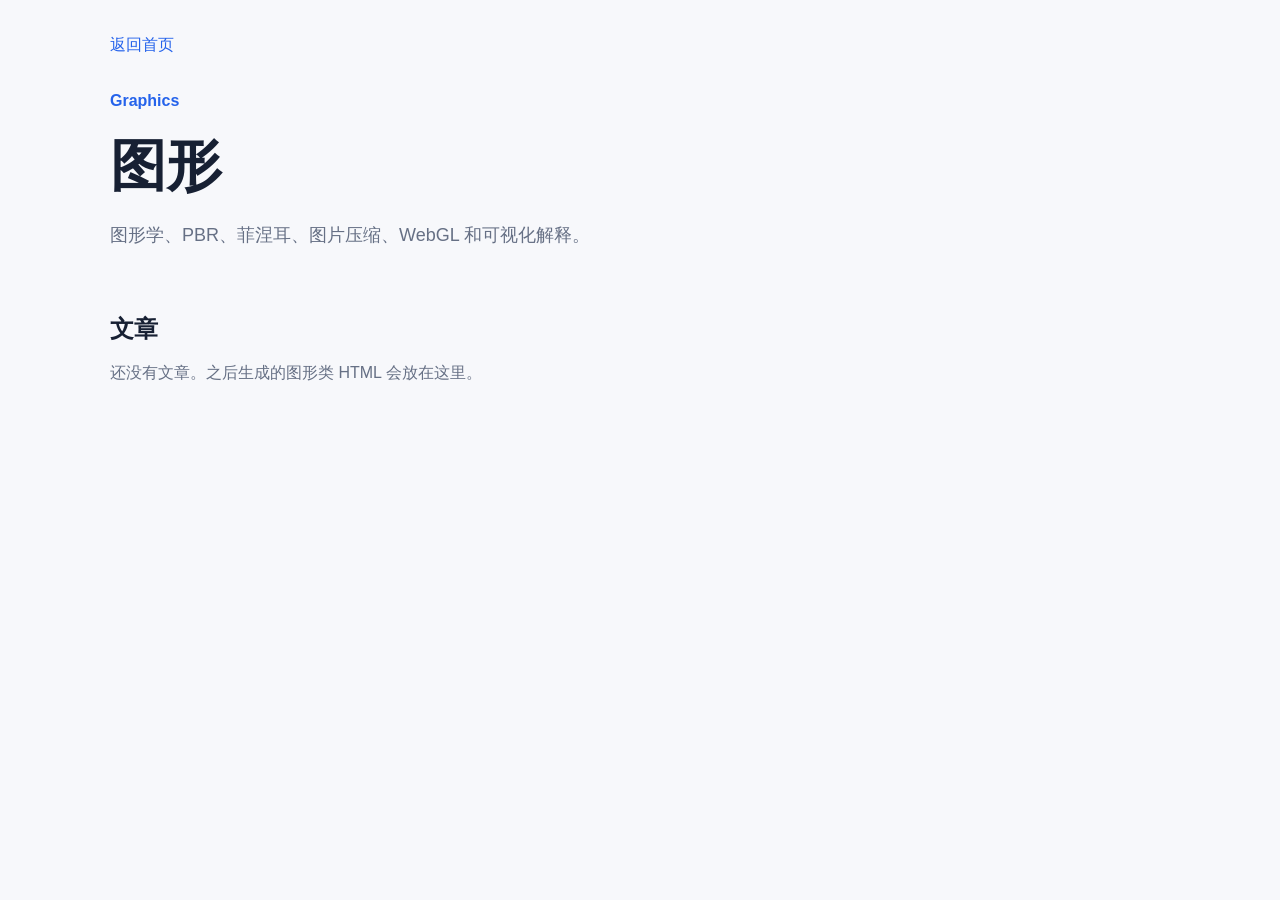
==== docs/graphics/index.html @ 48d86994 "Add graphics category page" ====
<!doctype html>
<html lang="zh-CN">
<head>
  <meta charset="utf-8">
  <meta name="viewport" content="width=device-width, initial-scale=1">
  <title>图形 - iShang</title>
  <link rel="stylesheet" href="../assets/css/style.css">
</head>
<body>
  <main class="site">
    <a class="back-link" href="../../">返回首页</a>
    <section class="hero compact">
      <p class="eyebrow">Graphics</p>
      <h1>图形</h1>
      <p>图形学、PBR、菲涅耳、图片压缩、WebGL 和可视化解释。</p>
    </section>
    <h2 class="section-title">文章</h2>
    <p class="empty">还没有文章。之后生成的图形类 HTML 会放在这里。</p>
  </main>
</body>
</html>
---- docs/assets/css/style.css ----
:root {
  color-scheme: light;
  --bg: #f7f8fb;
  --panel: #ffffff;
  --text: #172033;
  --muted: #667085;
  --line: #e5e7eb;
  --accent: #2563eb;
  --accent-soft: #eaf1ff;
}

* { box-sizing: border-box; }

body {
  margin: 0;
  font-family: -apple-system, BlinkMacSystemFont, "Segoe UI", sans-serif;
  background: var(--bg);
  color: var(--text);
  line-height: 1.6;
}

.site {
  width: min(1060px, calc(100% - 32px));
  margin: 0 auto;
  padding: 32px 0 56px;
}

.hero { padding: 36px 0 26px; }
.hero.compact { padding-top: 12px; }

.eyebrow {
  margin: 0 0 8px;
  color: var(--accent);
  font-weight: 700;
  letter-spacing: 0;
}

.hero h1 {
  margin: 0 0 10px;
  font-size: clamp(34px, 5vw, 56px);
  letter-spacing: 0;
}

.hero p:not(.eyebrow) {
  max-width: 720px;
  margin: 0;
  color: var(--muted);
  font-size: 18px;
}

.nav {
  display: flex;
  gap: 10px;
  flex-wrap: wrap;
  margin: 22px 0 0;
}

.nav a,
.card,
.back-link { text-decoration: none; }

.nav a {
  border: 1px solid var(--line);
  background: var(--panel);
  border-radius: 999px;
  padding: 8px 14px;
  color: var(--muted);
}

.grid {
  display: grid;
  grid-template-columns: repeat(auto-fit, minmax(220px, 1fr));
  gap: 16px;
  margin-top: 18px;
}

.card {
  display: block;
  min-height: 150px;
  padding: 20px;
  border: 1px solid var(--line);
  border-radius: 8px;
  background: var(--panel);
  color: inherit;
}

.card:hover {
  border-color: #bfd0ff;
  box-shadow: 0 10px 30px rgba(37, 99, 235, 0.08);
}

.tag {
  display: inline-flex;
  margin-bottom: 18px;
  border-radius: 999px;
  background: var(--accent-soft);
  color: var(--accent);
  padding: 4px 10px;
  font-size: 13px;
}

.card h2,
.card h3 { margin: 0 0 8px; font-size: 22px; }
.card p,
.empty { margin: 0; color: var(--muted); }

.section-title { margin: 34px 0 12px; font-size: 24px; }

.article-list {
  padding: 0;
  margin: 0;
  list-style: none;
  border-top: 1px solid var(--line);
}

.article-list li {
  padding: 14px 0;
  border-bottom: 1px solid var(--line);
}

.article-list a {
  color: var(--accent);
  text-decoration: none;
  font-weight: 700;
}

.back-link {
  display: inline-flex;
  margin-bottom: 18px;
  color: var(--accent);
}

footer {
  margin-top: 48px;
  color: var(--muted);
  font-size: 14px;
}
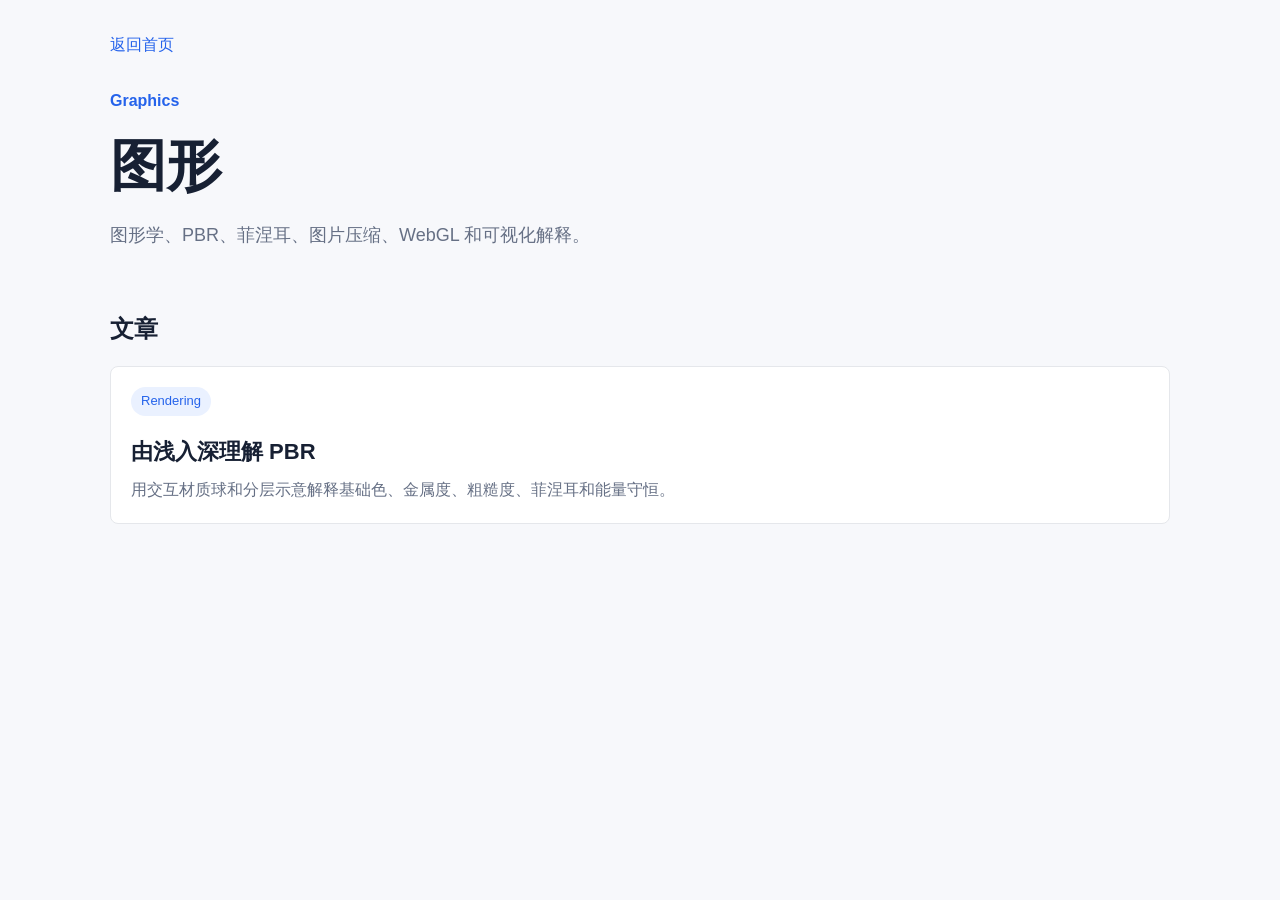
==== commit 769152e0: "Add PBR entry to graphics index" ====
--- a/docs/graphics/index.html
+++ b/docs/graphics/index.html
@@ -15,7 +15,9 @@
       <p>图形学、PBR、菲涅耳、图片压缩、WebGL 和可视化解释。</p>
     </section>
     <h2 class="section-title">文章</h2>
-    <p class="empty">还没有文章。之后生成的图形类 HTML 会放在这里。</p>
+    <div class="grid">
+      <a class="card" href="pbr.html"><span class="tag">Rendering</span><h2>由浅入深理解 PBR</h2><p>用交互材质球和分层示意解释基础色、金属度、粗糙度、菲涅耳和能量守恒。</p></a>
+    </div>
   </main>
 </body>
 </html>
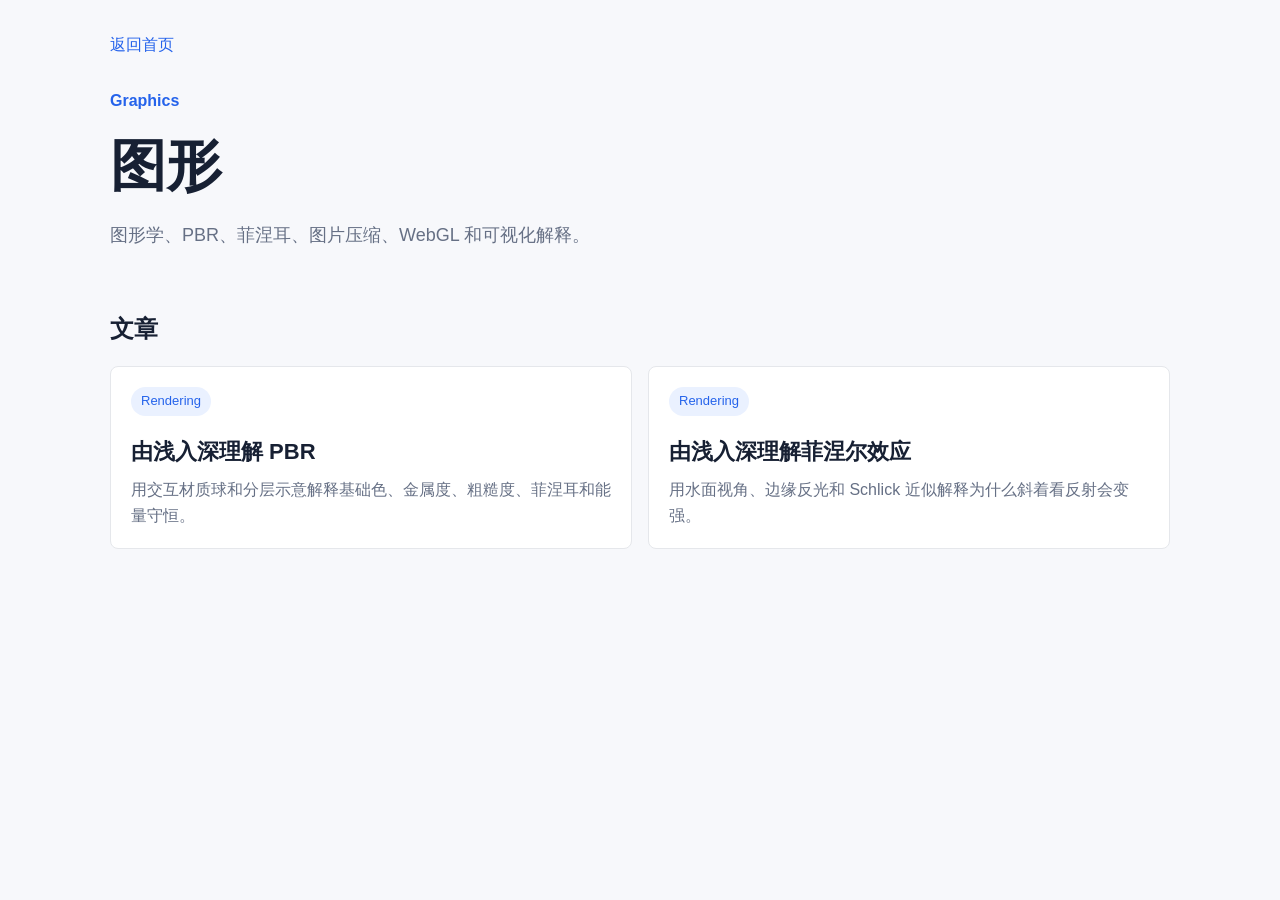
==== commit 469ced7d: "Add Fresnel entry to graphics index" ====
--- a/docs/graphics/index.html
+++ b/docs/graphics/index.html
@@ -17,6 +17,7 @@
     <h2 class="section-title">文章</h2>
     <div class="grid">
       <a class="card" href="pbr.html"><span class="tag">Rendering</span><h2>由浅入深理解 PBR</h2><p>用交互材质球和分层示意解释基础色、金属度、粗糙度、菲涅耳和能量守恒。</p></a>
+      <a class="card" href="fresnel.html"><span class="tag">Rendering</span><h2>由浅入深理解菲涅尔效应</h2><p>用水面视角、边缘反光和 Schlick 近似解释为什么斜着看反射会变强。</p></a>
     </div>
   </main>
 </body>
